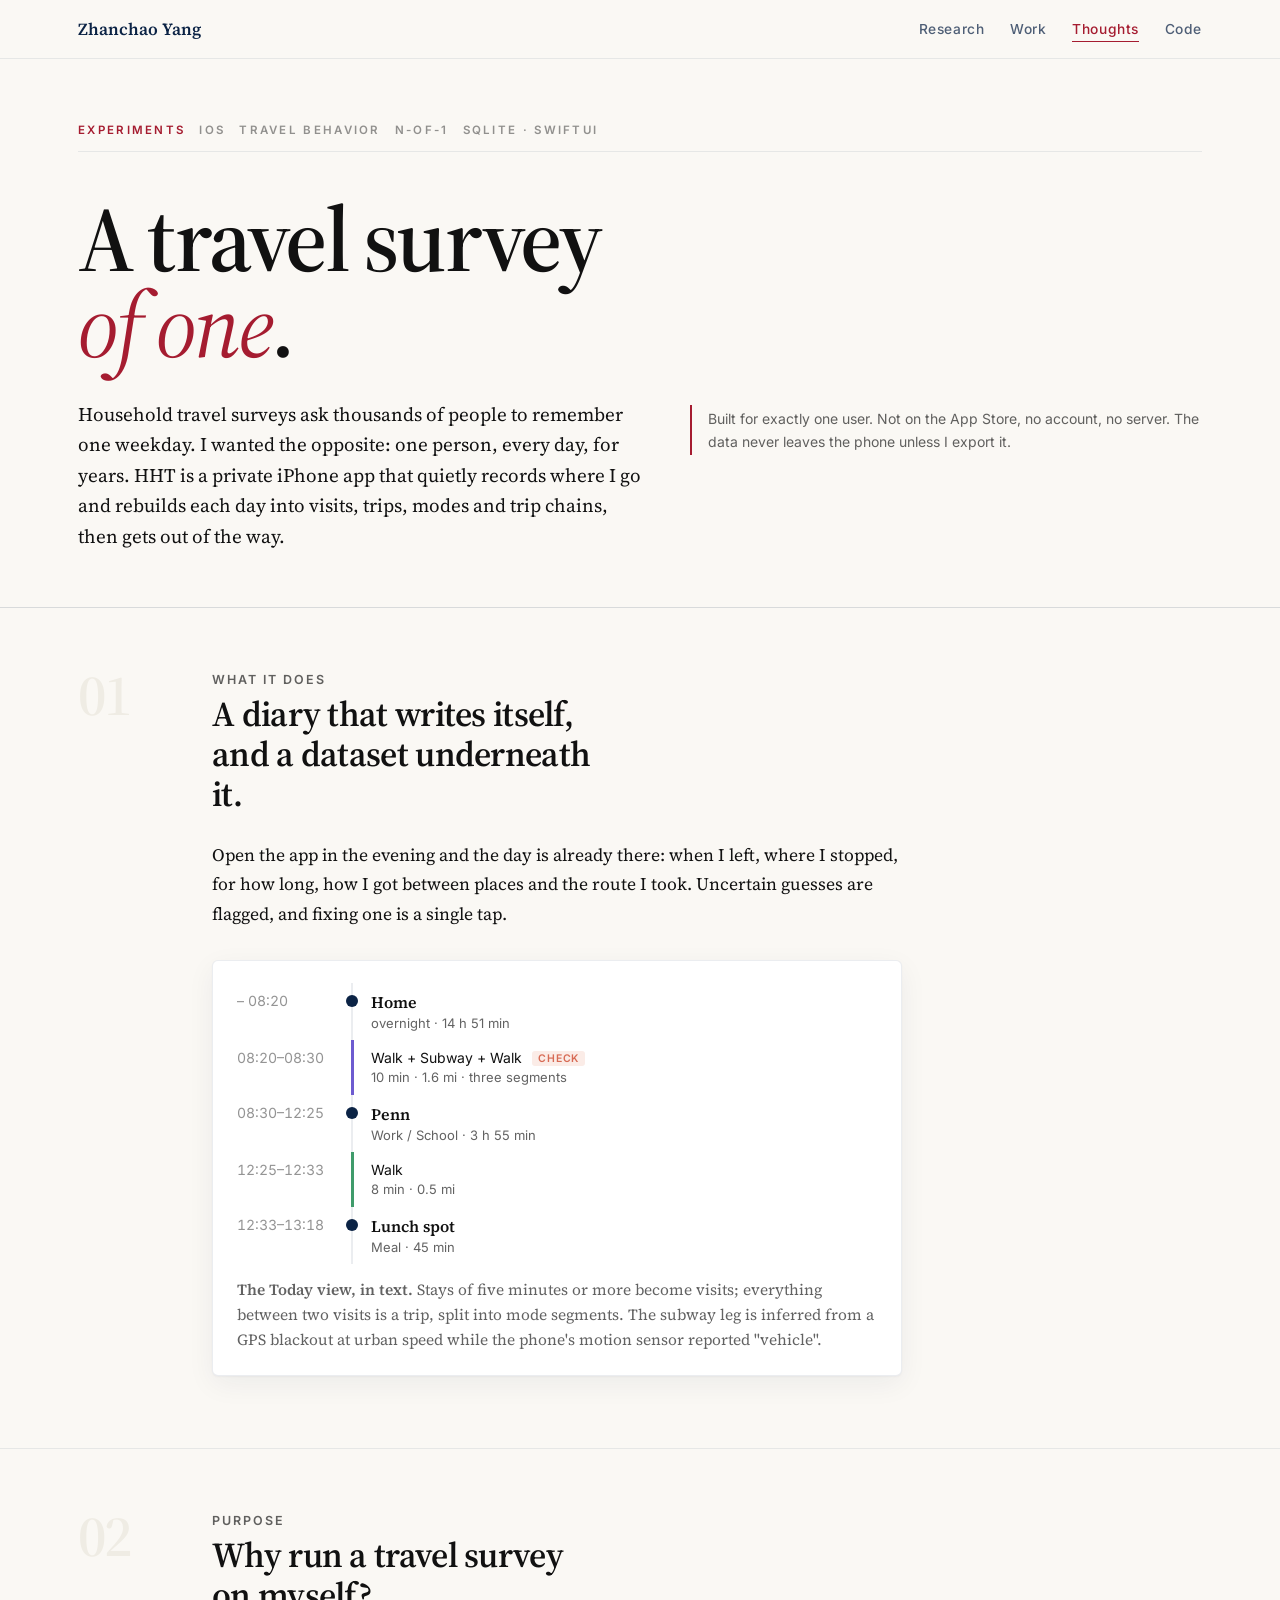
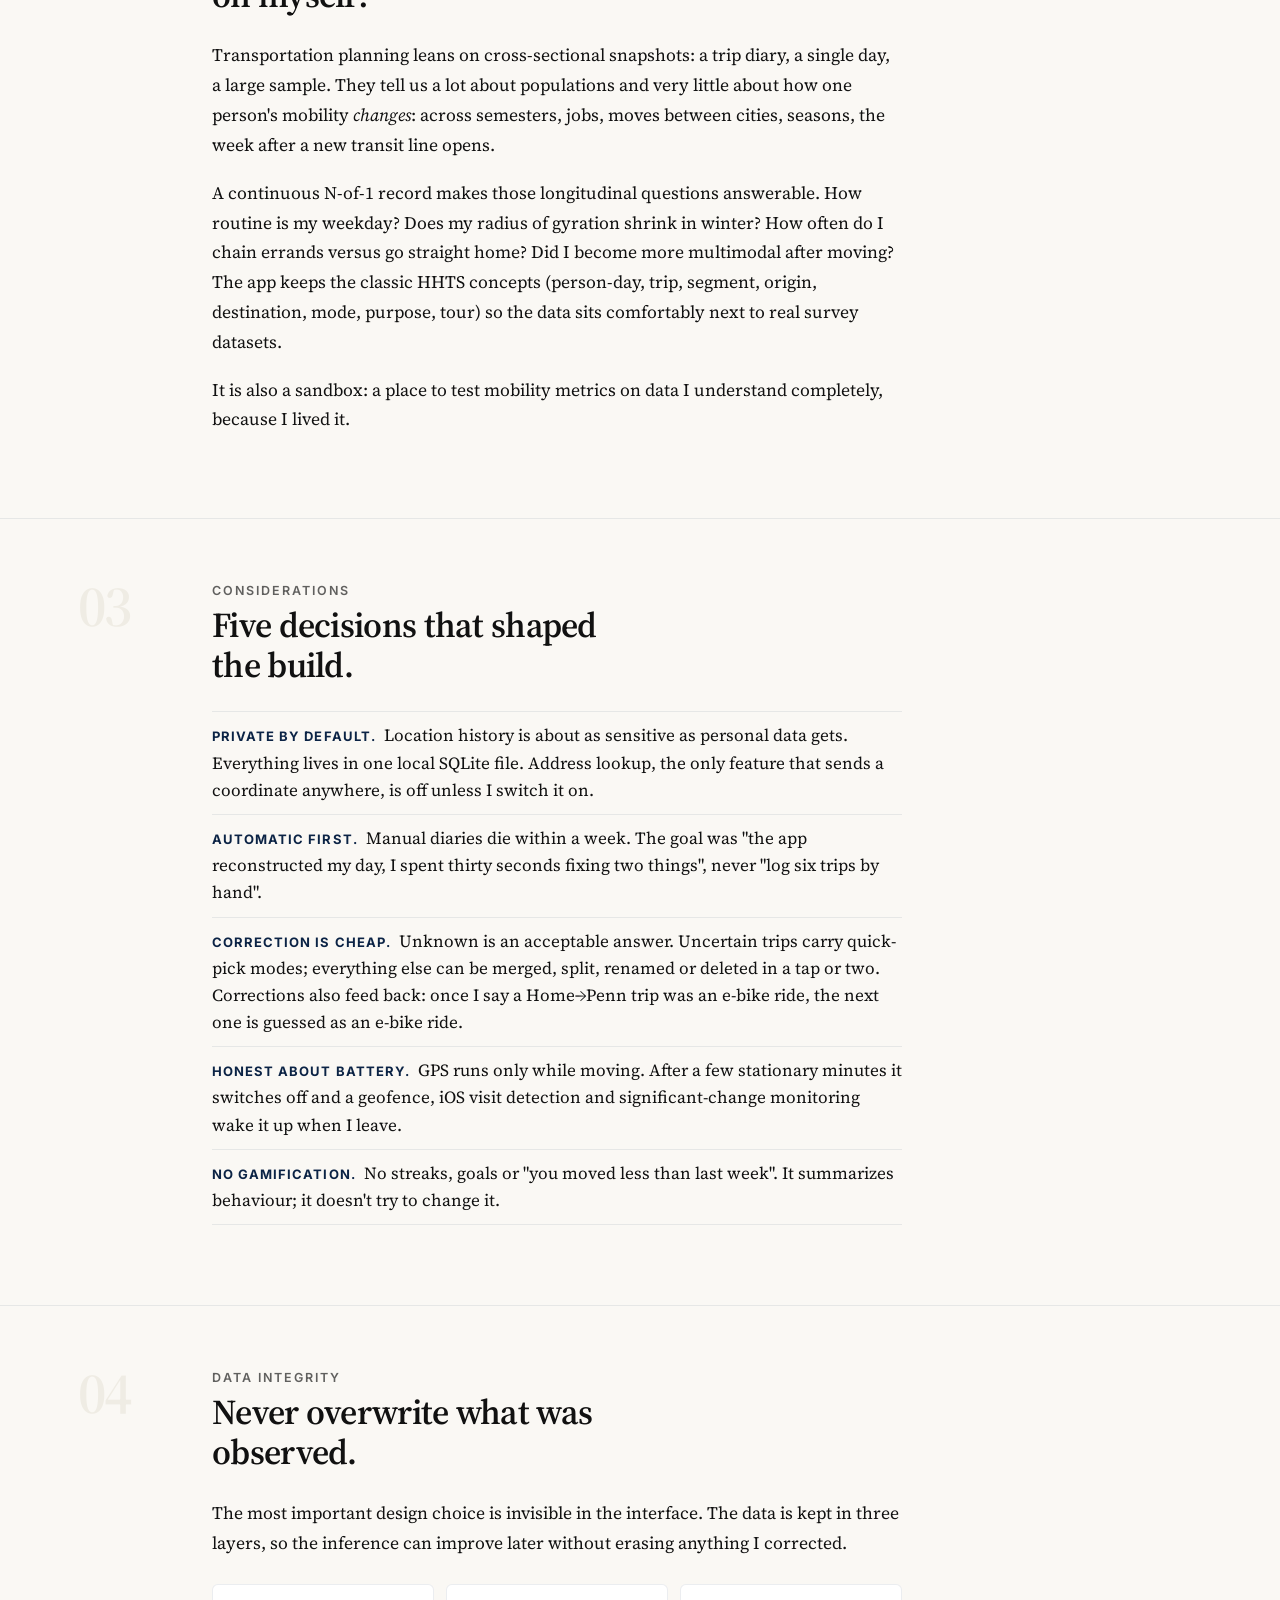
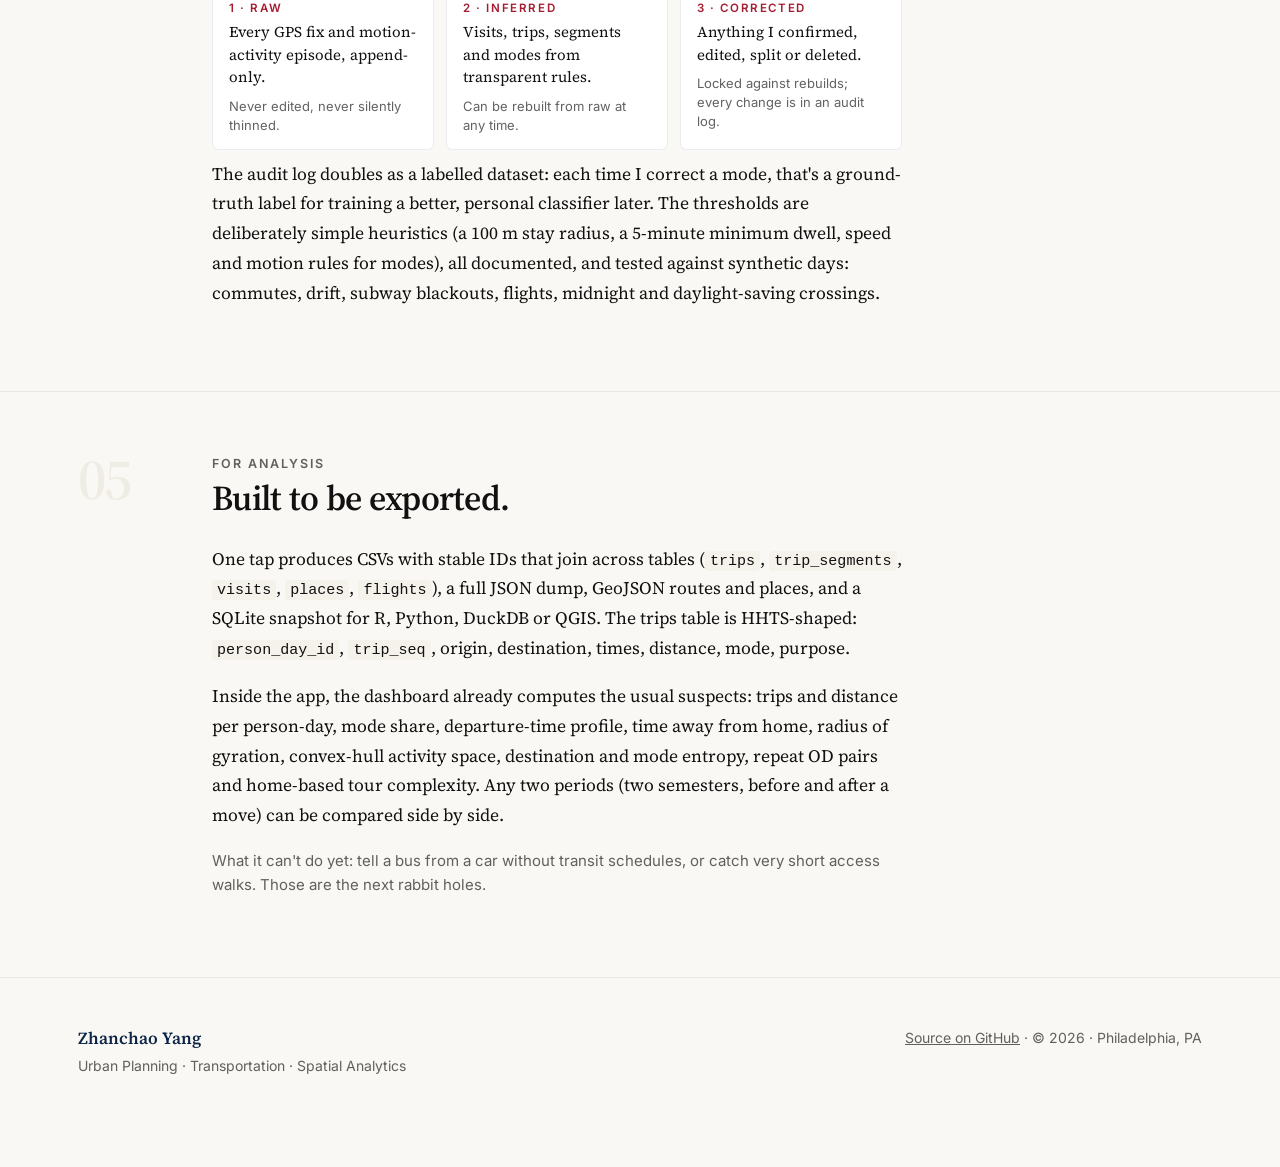
==== docs/index.html @ 16c988f9 "index" ====
<!DOCTYPE html>
<html lang="en">
<head>
<meta charset="utf-8">
<meta name="viewport" content="width=device-width, initial-scale=1">
<title>A Travel Survey of One | Zhanchao Yang</title>
<meta name="description" content="HHT: a private iOS app that runs a continuous household travel survey on one person, and why it is built the way it is.">
<link rel="preconnect" href="https://fonts.googleapis.com">
<link rel="preconnect" href="https://fonts.gstatic.com" crossorigin>
<link href="https://fonts.googleapis.com/css2?family=Source+Serif+4:ital,opsz,wght@0,8..60,400;0,8..60,600;1,8..60,400;1,8..60,600&family=Inter:wght@400;500;600&display=swap" rel="stylesheet">
<style>
  :root {
    --bg: #faf8f4; --surface: #fff; --surface-warm: #f5f2ec;
    --ink: #111; --ink-navy: #0b2345; --ink-soft: rgba(17,17,17,.66); --ink-faint: rgba(17,17,17,.45);
    --red: #a51c30; --blue: #456a96; --sand: #e9dcc7; --sage: #c8d5c5; --terracotta: #d76a54;
    --line: rgba(11,35,69,.14); --line-soft: rgba(11,35,69,.08); --num: #efece4;
    --serif: 'Source Serif 4', Georgia, 'Times New Roman', serif;
    --sans: 'Inter', system-ui, -apple-system, sans-serif;
  }
  * { box-sizing: border-box; }
  html { -webkit-text-size-adjust: 100%; }
  body { margin: 0; background: var(--bg); color: var(--ink); font: 16px/1.65 var(--sans); }
  a { color: inherit; }
  .container { max-width: 1180px; margin: 0 auto; padding: 0 28px; }

  /* nav */
  header.site { border-bottom: 1px solid var(--line-soft); }
  header.site .container { display: flex; align-items: center; justify-content: space-between; height: 58px; gap: 16px; }
  .brand { font: 600 17px var(--serif); color: var(--ink-navy); text-decoration: none; white-space: nowrap; }
  nav.links { display: flex; gap: 26px; overflow-x: auto; }
  nav.links a { font: 500 13.76px var(--sans); letter-spacing: .04em; color: rgba(11,35,69,.72); text-decoration: none; white-space: nowrap; padding: 4px 0; }
  nav.links a.active { color: var(--red); border-bottom: 1.5px solid var(--red); }

  /* hero */
  .hero { padding: 64px 0 56px; border-bottom: 1px solid var(--line); }
  .tags { display: flex; flex-wrap: wrap; gap: 6px 14px; font: 600 11.5px var(--sans); letter-spacing: .2em; text-transform: uppercase; color: var(--ink-faint); padding-bottom: 14px; border-bottom: 1px solid var(--line-soft); margin: 0 0 44px; }
  .tags span:first-child { color: var(--red); }
  h1 { font: 600 clamp(52px, 9vw, 92px)/.94 var(--serif); letter-spacing: -.03em; margin: 0 0 30px; max-width: 12ch; }
  h1 em { color: var(--red); font-weight: 400; }
  .lede-row { display: grid; grid-template-columns: minmax(0, 1.1fr) minmax(0, 1fr); gap: 48px; align-items: start; }
  .lede { font: 400 19px/1.6 var(--serif); color: var(--ink); margin: 0; max-width: 34em; }
  .aside { border-left: 2px solid var(--red); padding: 2px 0 2px 16px; font-size: 14px; color: var(--ink-soft); margin: 6px 0 0; }

  /* sections */
  section.item { padding: 64px 0; border-bottom: 1px solid var(--line-soft); }
  .item-head { display: grid; grid-template-columns: 110px minmax(0, 1fr); gap: 8px 24px; align-items: start; margin-bottom: 26px; }
  .n { font: 600 58px/.8 var(--serif); color: var(--num); letter-spacing: -.04em; }
  .kicker { font: 600 12.5px var(--sans); letter-spacing: .16em; text-transform: uppercase; color: var(--ink-soft); margin: 0 0 8px; }
  h2 { font: 600 clamp(26px, 3.4vw, 35px)/1.14 var(--serif); letter-spacing: -.02em; margin: 0; max-width: 22ch; }
  .body { margin-left: 134px; max-width: 690px; }
  .body p { font: 400 17.5px/1.7 var(--serif); margin: 0 0 1.05em; }
  .body p.note { font: 400 15px/1.6 var(--sans); color: var(--ink-soft); }
  .body strong { font-weight: 600; }
  code { font: 500 .86em ui-monospace, SFMono-Regular, Menlo, monospace; background: var(--surface-warm); padding: 1px 5px; border-radius: 4px; }

  /* the diary figure */
  figure.plate { margin: 30px 0 8px; background: var(--surface); border: 1px solid var(--line-soft); border-radius: 6px; padding: 22px 24px; box-shadow: 0 1px 2px rgba(11,35,69,.04), 0 8px 28px rgba(11,35,69,.06); }
  .diary { font: 14px/1.5 var(--sans); display: grid; grid-template-columns: 96px 18px minmax(0, 1fr); column-gap: 10px; }
  .diary .t { color: var(--ink-faint); font-variant-numeric: tabular-nums; padding: 7px 0; }
  .diary .rail { position: relative; }
  .diary .rail::before { content: ""; position: absolute; left: 8px; top: 0; bottom: 0; width: 2px; background: var(--line-soft); }
  .diary .rail i { position: absolute; left: 3px; top: 12px; width: 12px; height: 12px; border-radius: 50%; background: var(--ink-navy); }
  .diary .rail.move i { background: none; }
  .diary .rail.move::before { background: var(--c, var(--blue)); width: 3px; left: 7.5px; }
  .diary .what { padding: 7px 0; }
  .diary .place { font-weight: 600; font-family: var(--serif); font-size: 16px; }
  .diary .meta { color: var(--ink-soft); font-size: 13px; }
  .chip { display: inline-block; font: 600 10.5px var(--sans); letter-spacing: .08em; text-transform: uppercase; color: var(--terracotta); background: #fbece7; border-radius: 3px; padding: 1px 6px; margin-left: 6px; vertical-align: 1px; }
  figcaption { font: 400 15.5px/1.6 var(--serif); color: var(--ink-soft); margin-top: 14px; }

  /* layers */
  .layers { display: grid; grid-template-columns: repeat(3, minmax(0, 1fr)); gap: 12px; margin: 26px 0 10px; }
  .layer { background: var(--surface); border: 1px solid var(--line-soft); border-radius: 6px; padding: 16px 16px 14px; }
  .layer b { display: block; font: 600 11.5px var(--sans); letter-spacing: .14em; text-transform: uppercase; color: var(--red); margin-bottom: 6px; }
  .layer p { font: 400 15px/1.5 var(--serif) !important; margin: 0 !important; }
  .layer small { display: block; margin-top: 8px; font: 13px/1.45 var(--sans); color: var(--ink-soft); }

  ul.plain { list-style: none; padding: 0; margin: 0 0 1em; }
  ul.plain li { font: 400 17px/1.6 var(--serif); padding: 10px 0; border-top: 1px solid var(--line-soft); }
  ul.plain li:last-child { border-bottom: 1px solid var(--line-soft); }
  ul.plain li b { font-family: var(--sans); font-size: 13px; letter-spacing: .08em; text-transform: uppercase; color: var(--ink-navy); margin-right: 8px; }

  footer.site { padding: 48px 0 60px; color: var(--ink-soft); font-size: 14px; }
  footer.site .container { display: flex; flex-wrap: wrap; justify-content: space-between; gap: 12px; }
  footer.site .brand { display: block; margin-bottom: 4px; }

  @media (max-width: 760px) {
    .container { padding: 0 16px; }
    nav.links { gap: 16px; }
    .hero { padding: 40px 0 40px; }
    .lede-row { grid-template-columns: 1fr; gap: 20px; }
    .item-head { grid-template-columns: 1fr; }
    .n { font-size: 44px; }
    .body { margin-left: 0; }
    .layers { grid-template-columns: 1fr; }
    .diary { grid-template-columns: 74px 18px minmax(0, 1fr); column-gap: 6px; }
    figure.plate { padding: 16px 14px; }
  }
</style>
</head>
<body>

<header class="site">
  <div class="container">
    <a class="brand" href="https://zhanchaoyang.com/">Zhanchao Yang</a>
    <nav class="links">
      <a href="https://zhanchaoyang.com/#research">Research</a>
      <a href="https://zhanchaoyang.com/#work">Work</a>
      <a class="active" href="https://zhanchaoyang.com/pages/blog.html">Thoughts</a>
      <a href="https://github.com/zyang91/HHT-app">Code</a>
    </nav>
  </div>
</header>

<main>
  <div class="hero">
    <div class="container">
      <p class="tags"><span>Experiments</span><span>iOS</span><span>Travel behavior</span><span>N-of-1</span><span>SQLite · SwiftUI</span></p>
      <h1>A travel survey <em>of one</em>.</h1>
      <div class="lede-row">
        <p class="lede">Household travel surveys ask thousands of people to remember one weekday. I wanted the opposite: one person, every day, for years. HHT is a private iPhone app that quietly records where I go and rebuilds each day into visits, trips, modes and trip chains, then gets out of the way.</p>
        <p class="aside">Built for exactly one user. Not on the App Store, no account, no server. The data never leaves the phone unless I export it.</p>
      </div>
    </div>
  </div>

  <section class="item">
    <div class="container">
      <div class="item-head">
        <span class="n">01</span>
        <div><p class="kicker">What it does</p><h2>A diary that writes itself, and a dataset underneath it.</h2></div>
      </div>
      <div class="body">
        <p>Open the app in the evening and the day is already there: when I left, where I stopped, for how long, how I got between places and the route I took. Uncertain guesses are flagged, and fixing one is a single tap.</p>
        <figure class="plate">
          <div class="diary">
            <div class="t">– 08:20</div><div class="rail"><i></i></div><div class="what"><span class="place">Home</span><div class="meta">overnight · 14 h 51 min</div></div>
            <div class="t">08:20–08:30</div><div class="rail move" style="--c:#6d5bd0"></div><div class="what">Walk + Subway + Walk <span class="chip">check</span><div class="meta">10 min · 1.6 mi · three segments</div></div>
            <div class="t">08:30–12:25</div><div class="rail"><i></i></div><div class="what"><span class="place">Penn</span><div class="meta">Work / School · 3 h 55 min</div></div>
            <div class="t">12:25–12:33</div><div class="rail move" style="--c:#3f9b6b"></div><div class="what">Walk<div class="meta">8 min · 0.5 mi</div></div>
            <div class="t">12:33–13:18</div><div class="rail"><i></i></div><div class="what"><span class="place">Lunch spot</span><div class="meta">Meal · 45 min</div></div>
          </div>
          <figcaption><strong>The Today view, in text.</strong> Stays of five minutes or more become visits; everything between two visits is a trip, split into mode segments. The subway leg is inferred from a GPS blackout at urban speed while the phone's motion sensor reported "vehicle".</figcaption>
        </figure>
      </div>
    </div>
  </section>

  <section class="item">
    <div class="container">
      <div class="item-head">
        <span class="n">02</span>
        <div><p class="kicker">Purpose</p><h2>Why run a travel survey on myself?</h2></div>
      </div>
      <div class="body">
        <p>Transportation planning leans on cross-sectional snapshots: a trip diary, a single day, a large sample. They tell us a lot about populations and very little about how one person's mobility <em>changes</em>: across semesters, jobs, moves between cities, seasons, the week after a new transit line opens.</p>
        <p>A continuous N-of-1 record makes those longitudinal questions answerable. How routine is my weekday? Does my radius of gyration shrink in winter? How often do I chain errands versus go straight home? Did I become more multimodal after moving? The app keeps the classic HHTS concepts (person-day, trip, segment, origin, destination, mode, purpose, tour) so the data sits comfortably next to real survey datasets.</p>
        <p>It is also a sandbox: a place to test mobility metrics on data I understand completely, because I lived it.</p>
      </div>
    </div>
  </section>

  <section class="item">
    <div class="container">
      <div class="item-head">
        <span class="n">03</span>
        <div><p class="kicker">Considerations</p><h2>Five decisions that shaped the build.</h2></div>
      </div>
      <div class="body">
        <ul class="plain">
          <li><b>Private by default.</b>Location history is about as sensitive as personal data gets. Everything lives in one local SQLite file. Address lookup, the only feature that sends a coordinate anywhere, is off unless I switch it on.</li>
          <li><b>Automatic first.</b>Manual diaries die within a week. The goal was "the app reconstructed my day, I spent thirty seconds fixing two things", never "log six trips by hand".</li>
          <li><b>Correction is cheap.</b>Unknown is an acceptable answer. Uncertain trips carry quick-pick modes; everything else can be merged, split, renamed or deleted in a tap or two. Corrections also feed back: once I say a Home→Penn trip was an e-bike ride, the next one is guessed as an e-bike ride.</li>
          <li><b>Honest about battery.</b>GPS runs only while moving. After a few stationary minutes it switches off and a geofence, iOS visit detection and significant-change monitoring wake it up when I leave.</li>
          <li><b>No gamification.</b>No streaks, goals or "you moved less than last week". It summarizes behaviour; it doesn't try to change it.</li>
        </ul>
      </div>
    </div>
  </section>

  <section class="item">
    <div class="container">
      <div class="item-head">
        <span class="n">04</span>
        <div><p class="kicker">Data integrity</p><h2>Never overwrite what was observed.</h2></div>
      </div>
      <div class="body">
        <p>The most important design choice is invisible in the interface. The data is kept in three layers, so the inference can improve later without erasing anything I corrected.</p>
        <div class="layers">
          <div class="layer"><b>1 · Raw</b><p>Every GPS fix and motion-activity episode, append-only.</p><small>Never edited, never silently thinned.</small></div>
          <div class="layer"><b>2 · Inferred</b><p>Visits, trips, segments and modes from transparent rules.</p><small>Can be rebuilt from raw at any time.</small></div>
          <div class="layer"><b>3 · Corrected</b><p>Anything I confirmed, edited, split or deleted.</p><small>Locked against rebuilds; every change is in an audit log.</small></div>
        </div>
        <p>The audit log doubles as a labelled dataset: each time I correct a mode, that's a ground-truth label for training a better, personal classifier later. The thresholds are deliberately simple heuristics (a 100 m stay radius, a 5-minute minimum dwell, speed and motion rules for modes), all documented, and tested against synthetic days: commutes, drift, subway blackouts, flights, midnight and daylight-saving crossings.</p>
      </div>
    </div>
  </section>

  <section class="item">
    <div class="container">
      <div class="item-head">
        <span class="n">05</span>
        <div><p class="kicker">For analysis</p><h2>Built to be exported.</h2></div>
      </div>
      <div class="body">
        <p>One tap produces CSVs with stable IDs that join across tables (<code>trips</code>, <code>trip_segments</code>, <code>visits</code>, <code>places</code>, <code>flights</code>), a full JSON dump, GeoJSON routes and places, and a SQLite snapshot for R, Python, DuckDB or QGIS. The trips table is HHTS-shaped: <code>person_day_id</code>, <code>trip_seq</code>, origin, destination, times, distance, mode, purpose.</p>
        <p>Inside the app, the dashboard already computes the usual suspects: trips and distance per person-day, mode share, departure-time profile, time away from home, radius of gyration, convex-hull activity space, destination and mode entropy, repeat OD pairs and home-based tour complexity. Any two periods (two semesters, before and after a move) can be compared side by side.</p>
        <p class="note">What it can't do yet: tell a bus from a car without transit schedules, or catch very short access walks. Those are the next rabbit holes.</p>
      </div>
    </div>
  </section>
</main>

<footer class="site">
  <div class="container">
    <div><a class="brand" href="https://zhanchaoyang.com/">Zhanchao Yang</a>Urban Planning · Transportation · Spatial Analytics</div>
    <div><a href="https://github.com/zyang91/HHT-app">Source on GitHub</a> · © 2026 · Philadelphia, PA</div>
  </div>
</footer>

</body>
</html>
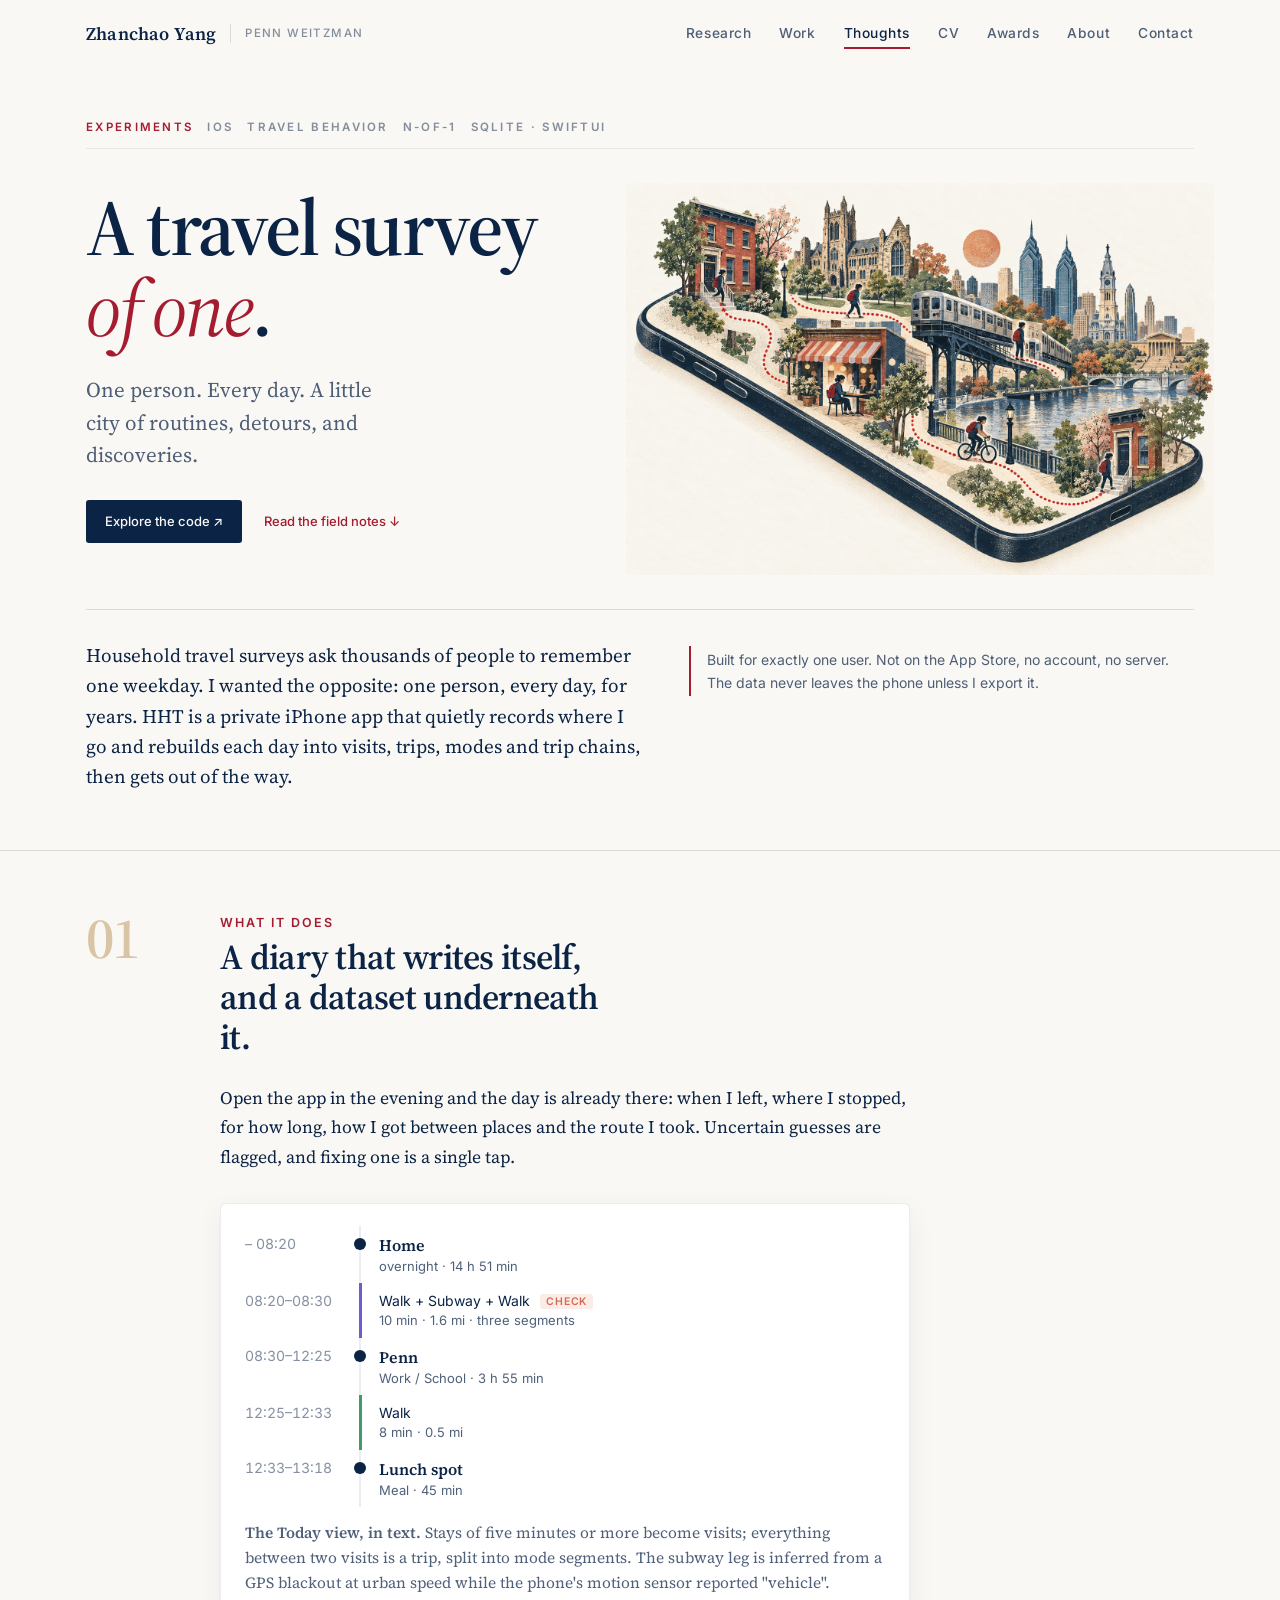
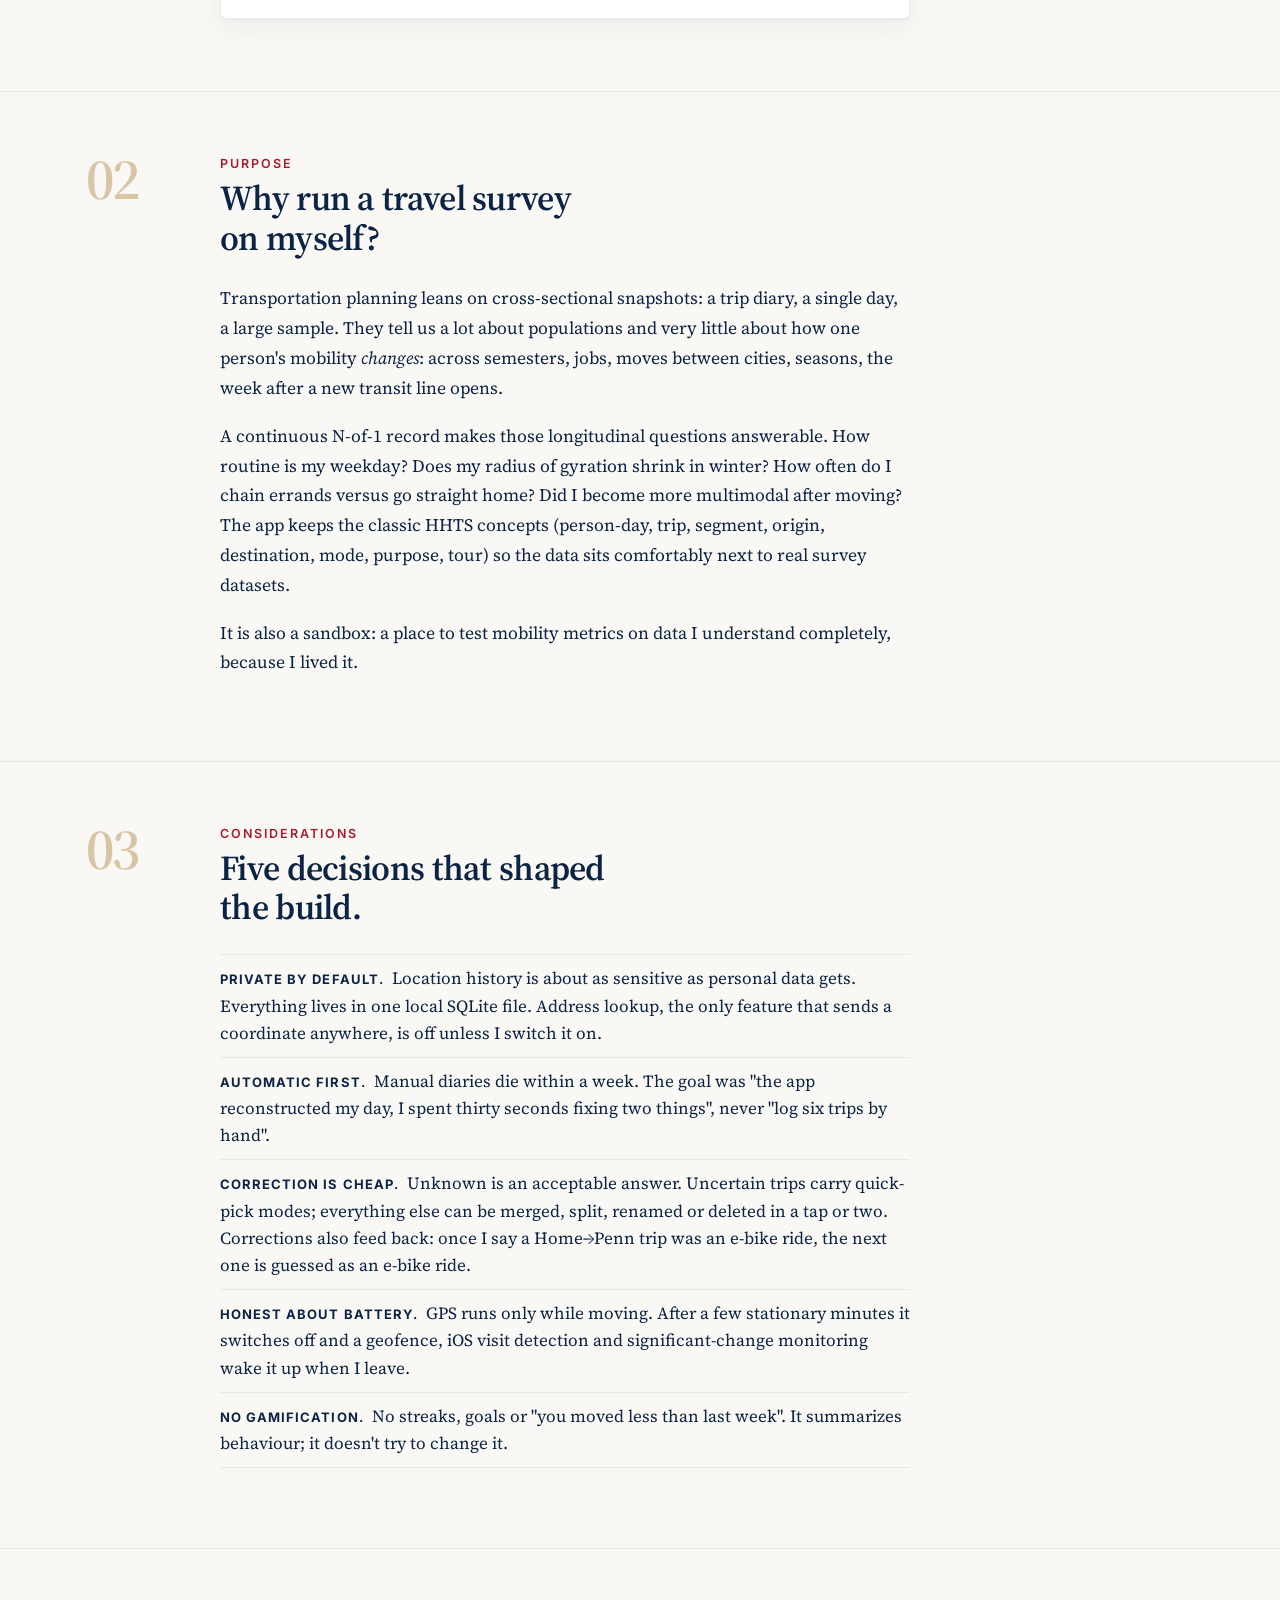
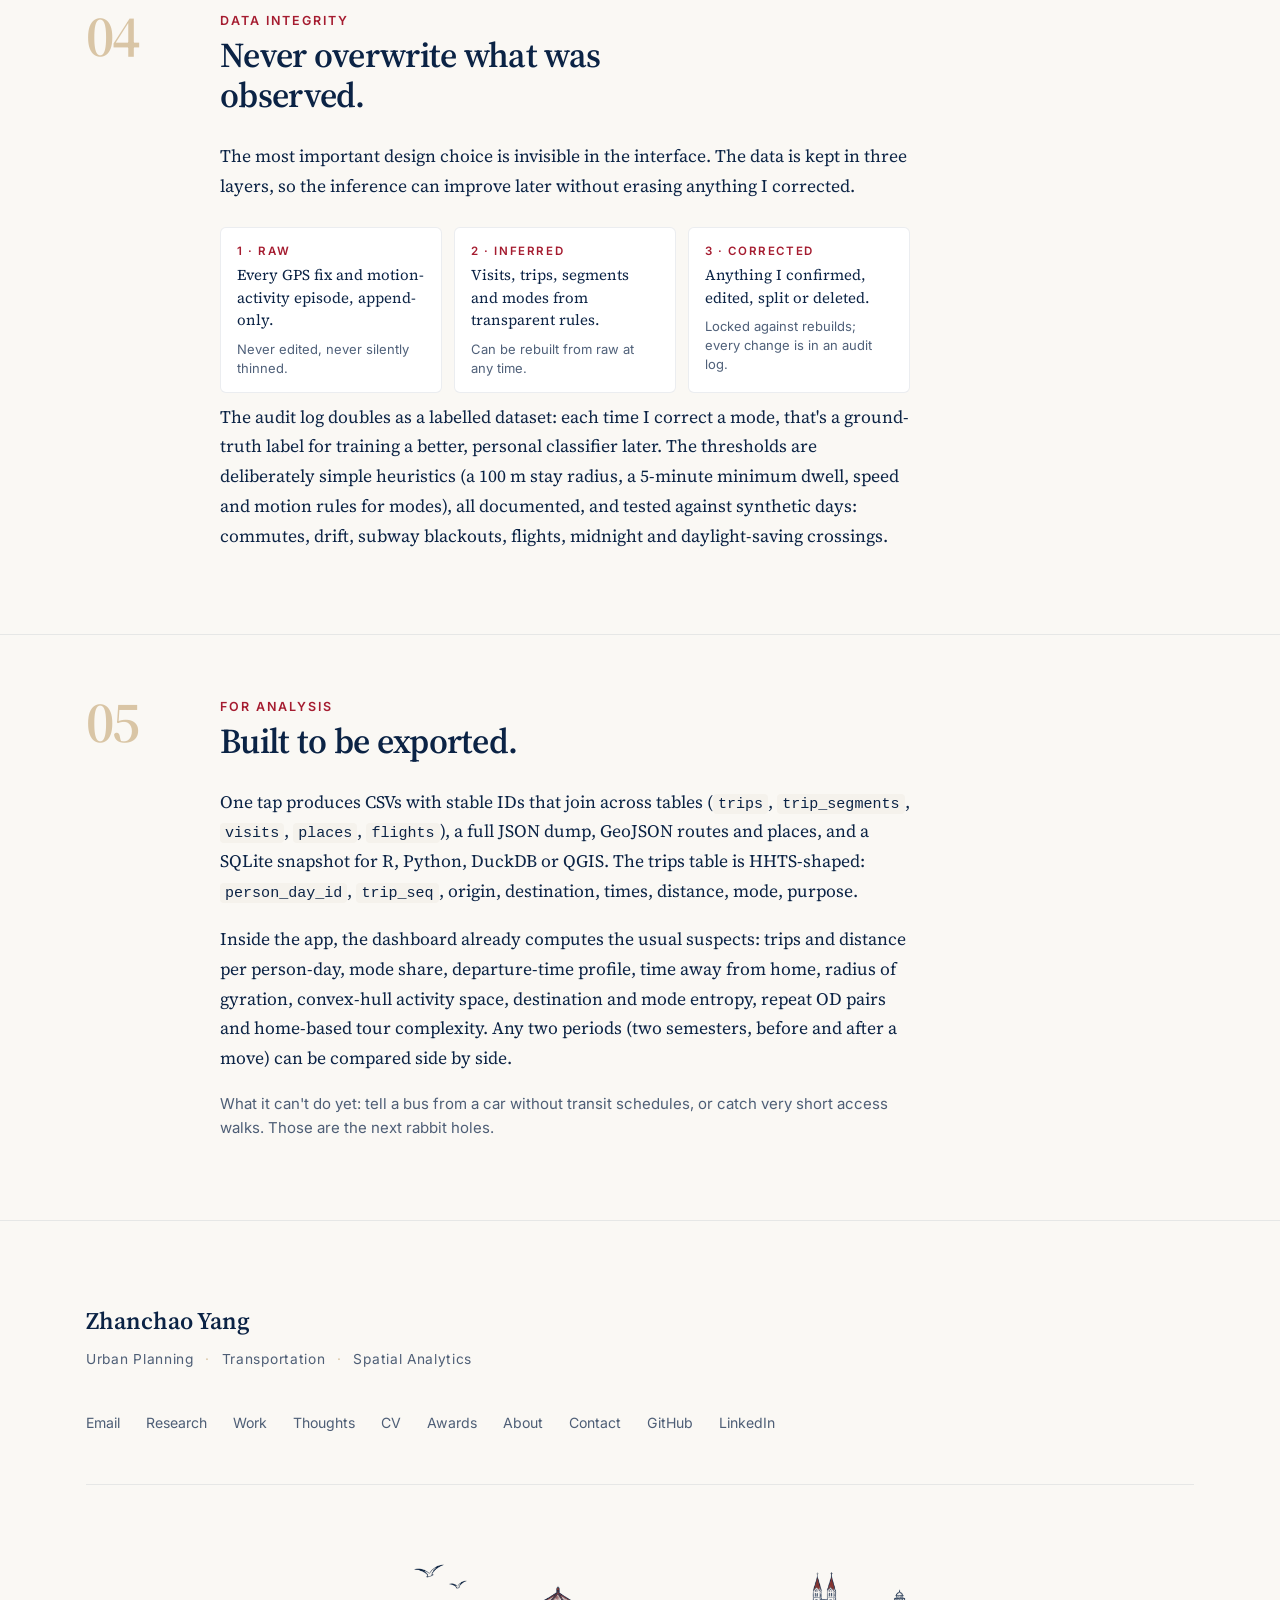
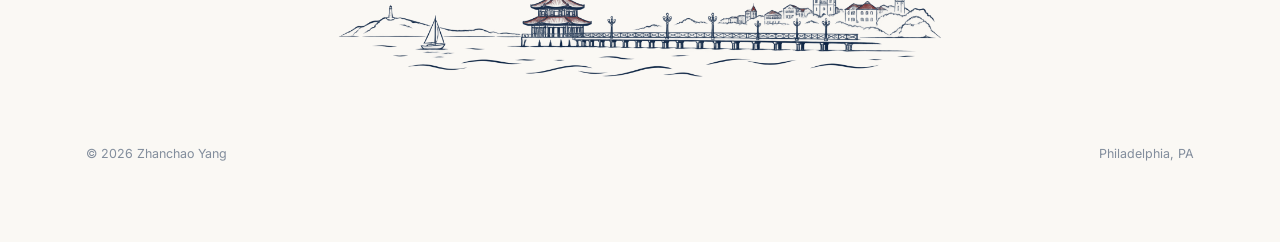
==== commit 8844892d: "Align docs with personal website and add illustrated hero" ====
--- a/docs/index.html
+++ b/docs/index.html
@@ -8,11 +8,12 @@
 <link rel="preconnect" href="https://fonts.googleapis.com">
 <link rel="preconnect" href="https://fonts.gstatic.com" crossorigin>
 <link href="https://fonts.googleapis.com/css2?family=Source+Serif+4:ital,opsz,wght@0,8..60,400;0,8..60,600;1,8..60,400;1,8..60,600&family=Inter:wght@400;500;600&display=swap" rel="stylesheet">
+<link rel="stylesheet" href="site-chrome.css">
 <style>
   :root {
     --bg: #faf8f4; --surface: #fff; --surface-warm: #f5f2ec;
-    --ink: #111; --ink-navy: #0b2345; --ink-soft: rgba(17,17,17,.66); --ink-faint: rgba(17,17,17,.45);
-    --red: #a51c30; --blue: #456a96; --sand: #e9dcc7; --sage: #c8d5c5; --terracotta: #d76a54;
+    --ink: #0b2345; --ink-navy: #0b2345; --ink-soft: rgba(11,35,69,.72); --ink-faint: rgba(11,35,69,.5);
+    --red: #a51c30; --blue: #456a96; --sand: #e9dcc7; --sand-deep: #d9c5a5; --sage: #c8d5c5; --terracotta: #d76a54;
     --line: rgba(11,35,69,.14); --line-soft: rgba(11,35,69,.08); --num: #efece4;
     --serif: 'Source Serif 4', Georgia, 'Times New Roman', serif;
     --sans: 'Inter', system-ui, -apple-system, sans-serif;
@@ -22,14 +23,6 @@
   body { margin: 0; background: var(--bg); color: var(--ink); font: 16px/1.65 var(--sans); }
   a { color: inherit; }
   .container { max-width: 1180px; margin: 0 auto; padding: 0 28px; }
-
-  /* nav */
-  header.site { border-bottom: 1px solid var(--line-soft); }
-  header.site .container { display: flex; align-items: center; justify-content: space-between; height: 58px; gap: 16px; }
-  .brand { font: 600 17px var(--serif); color: var(--ink-navy); text-decoration: none; white-space: nowrap; }
-  nav.links { display: flex; gap: 26px; overflow-x: auto; }
-  nav.links a { font: 500 13.76px var(--sans); letter-spacing: .04em; color: rgba(11,35,69,.72); text-decoration: none; white-space: nowrap; padding: 4px 0; }
-  nav.links a.active { color: var(--red); border-bottom: 1.5px solid var(--red); }
 
   /* hero */
   .hero { padding: 64px 0 56px; border-bottom: 1px solid var(--line); }
@@ -80,13 +73,8 @@
   ul.plain li:last-child { border-bottom: 1px solid var(--line-soft); }
   ul.plain li b { font-family: var(--sans); font-size: 13px; letter-spacing: .08em; text-transform: uppercase; color: var(--ink-navy); margin-right: 8px; }
 
-  footer.site { padding: 48px 0 60px; color: var(--ink-soft); font-size: 14px; }
-  footer.site .container { display: flex; flex-wrap: wrap; justify-content: space-between; gap: 12px; }
-  footer.site .brand { display: block; margin-bottom: 4px; }
-
   @media (max-width: 760px) {
     .container { padding: 0 16px; }
-    nav.links { gap: 16px; }
     .hero { padding: 40px 0 40px; }
     .lede-row { grid-template-columns: 1fr; gap: 20px; }
     .item-head { grid-template-columns: 1fr; }
@@ -96,27 +84,91 @@
     .diary { grid-template-columns: 74px 18px minmax(0, 1fr); column-gap: 6px; }
     figure.plate { padding: 16px 14px; }
   }
+
+  .container { padding: 0 36px; }
+  body { -webkit-font-smoothing: antialiased; }
+  .hero { padding: 120px 0 58px; }
+  .tags { margin-bottom: 34px; }
+  .hero-grid { display: grid; grid-template-columns: 1fr 1.1fr; align-items: center; gap: 24px; }
+  h1 { font-size: clamp(54px, 6.2vw, 82px); line-height: 1.03; margin-bottom: 24px; }
+  .hero-dek { max-width: 30ch; font: 400 21px/1.55 var(--serif); color: var(--ink-soft); }
+  .hero-figure { margin: 0 -20px 0 0; }
+  .hero-figure img { display: block; width: 100%; height: auto; }
+  .hero-actions { display: flex; flex-wrap: wrap; gap: 22px; margin: 28px 0; align-items: center; }
+  .hero-actions a { font: 500 13px/1.5 var(--sans); text-decoration: none; }
+  .source-link { padding: 12px 19px; background: var(--ink); color: var(--bg); border-radius: 3px; }
+  .source-link:hover { background: var(--red); }
+  .read-link { color: var(--red); }
+  .lede-row { margin-top: 34px; padding-top: 30px; border-top: 1px solid var(--line); }
+  .kicker { color: var(--red); }
+  .n { color: var(--sand-deep); }
+  .footer-name, .footer-identity { margin-top: 0; }
+  .footer-identity { margin-bottom: 0; }
+  section.item { scroll-margin-top: 90px; }
+  a:focus-visible, button:focus-visible { outline: 2px solid var(--red); outline-offset: 5px; }
+  @media (max-width: 1000px) { .nav-affil { display: none; } .nav-links { gap: 20px; } }
+  @media (max-width: 760px) {
+    .container { padding: 0 24px; }
+    .hero { padding: 102px 0 40px; }
+    .hero-grid { grid-template-columns: 1fr; gap: 8px; }
+    .hero-figure { margin: 0; }
+    .hero-dek { max-width: 34ch; }
+    .tags { font-size: 10px; letter-spacing: .12em; margin-bottom: 26px; }
+    .lede-row { margin-top: 24px; }
+    .footer-links { gap: 16px 24px; }
+    .site-footer { padding: 56px 0 32px; }
+  }
+  @media (max-width: 720px) {
+    .site-nav .nav-inner { padding: 14px 24px; }
+    .nav-toggle { display: flex; }
+    .nav-links { position: absolute; top: 100%; left: 0; right: 0; background: var(--bg); border-bottom: 1px solid var(--line); flex-direction: column; align-items: stretch; gap: 0; padding: 8px 24px 18px; display: none; }
+    .nav-links.open { display: flex; }
+    .nav-links a { padding: 10px 0; font-size: 1rem; }
+  }
+  @media (prefers-reduced-motion: reduce) { *, *::before, *::after { transition: none !important; } }
 </style>
 </head>
 <body>
 
-<header class="site">
-  <div class="container">
-    <a class="brand" href="https://zhanchaoyang.com/">Zhanchao Yang</a>
-    <nav class="links">
-      <a href="https://zhanchaoyang.com/#research">Research</a>
-      <a href="https://zhanchaoyang.com/#work">Work</a>
-      <a class="active" href="https://zhanchaoyang.com/pages/blog.html">Thoughts</a>
-      <a href="https://github.com/zyang91/HHT-app">Code</a>
-    </nav>
-  </div>
-</header>
+<header class="site-nav" id="site-nav">
+			<div class="nav-inner">
+				<div class="nav-brand">
+					<a class="nav-name" href="https://www.zhanchaoyang.com/">Zhanchao Yang</a>
+					<span class="nav-affil">Penn Weitzman</span>
+				</div>
+				<button
+					class="nav-toggle"
+					id="nav-toggle"
+					aria-label="Open menu"
+					aria-expanded="false"
+					aria-controls="nav-links"
+				>
+					<span></span><span></span><span></span>
+				</button>
+				<nav aria-label="Main navigation" class="nav-links" id="nav-links">
+					<a href="https://www.zhanchaoyang.com/pages/research.html">Research</a>
+					<a href="https://www.zhanchaoyang.com/pages/professional-work.html">Work</a>
+					<a class="active" href="https://www.zhanchaoyang.com/pages/blog.html">Thoughts</a>
+					<a href="https://www.zhanchaoyang.com/pages/cv.html">CV</a>
+					<a href="https://www.zhanchaoyang.com/pages/awards.html">Awards</a>
+					<a href="https://www.zhanchaoyang.com/pages/about-me.html">About</a>
+					<a href="https://www.zhanchaoyang.com/pages/contact.html">Contact</a>
+				</nav>
+			</div>
+		</header>
 
 <main>
   <div class="hero">
     <div class="container">
       <p class="tags"><span>Experiments</span><span>iOS</span><span>Travel behavior</span><span>N-of-1</span><span>SQLite · SwiftUI</span></p>
-      <h1>A travel survey <em>of one</em>.</h1>
+      <div class="hero-grid">
+        <div>
+          <h1>A travel survey <em>of one</em>.</h1>
+          <p class="hero-dek">One person. Every day. A little city of routines, detours, and discoveries.</p>
+          <div class="hero-actions"><a class="source-link" href="https://github.com/zyang91/HHT-app">Explore the code ↗</a><a class="read-link" href="#the-diary">Read the field notes ↓</a></div>
+        </div>
+        <figure class="hero-figure"><img src="assets/hht-daily-journey.png" width="1536" height="1024" fetchpriority="high" alt="A miniature Philadelphia unfolds from a phone, with a looping route connecting home, campus, coffee, cycling and the subway."></figure>
+      </div>
       <div class="lede-row">
         <p class="lede">Household travel surveys ask thousands of people to remember one weekday. I wanted the opposite: one person, every day, for years. HHT is a private iPhone app that quietly records where I go and rebuilds each day into visits, trips, modes and trip chains, then gets out of the way.</p>
         <p class="aside">Built for exactly one user. Not on the App Store, no account, no server. The data never leaves the phone unless I export it.</p>
@@ -124,7 +176,7 @@
     </div>
   </div>
 
-  <section class="item">
+  <section class="item" id="the-diary">
     <div class="container">
       <div class="item-head">
         <span class="n">01</span>
@@ -211,12 +263,58 @@
   </section>
 </main>
 
-<footer class="site">
-  <div class="container">
-    <div><a class="brand" href="https://zhanchaoyang.com/">Zhanchao Yang</a>Urban Planning · Transportation · Spatial Analytics</div>
-    <div><a href="https://github.com/zyang91/HHT-app">Source on GitHub</a> · © 2026 · Philadelphia, PA</div>
-  </div>
-</footer>
-
+<footer class="site-footer">
+			<div class="container">
+				<div class="footer-grid">
+					<div>
+						<p class="footer-name">Zhanchao Yang</p>
+						<p class="footer-identity">
+							Urban Planning <span class="dot">·</span> Transportation
+							<span class="dot">·</span> Spatial Analytics
+						</p>
+					</div>
+					<nav aria-label="Footer navigation" class="footer-links">
+						<a href="mailto:zhanchao@upenn.edu">Email</a>
+						<a href="https://www.zhanchaoyang.com/pages/research.html">Research</a>
+						<a href="https://www.zhanchaoyang.com/pages/professional-work.html">Work</a>
+						<a href="https://www.zhanchaoyang.com/pages/blog.html">Thoughts</a>
+						<a href="https://www.zhanchaoyang.com/pages/cv.html">CV</a>
+						<a href="https://www.zhanchaoyang.com/pages/awards.html">Awards</a>
+						<a href="https://www.zhanchaoyang.com/pages/about-me.html">About</a>
+						<a href="https://www.zhanchaoyang.com/pages/contact.html">Contact</a>
+						<a href="https://github.com/zyang91" target="_blank" rel="noopener">GitHub</a>
+						<a href="https://www.linkedin.com/in/zhanchaoyang/" target="_blank" rel="noopener">LinkedIn</a>
+					</nav>
+				</div>
+				<div class="footer-hometown">
+					<img src="assets/qingdao-footer.png" width="2172" height="724"
+						alt="Qingdao, my hometown — a sketch of Zhanqiao Pier and the seafront."
+						loading="lazy" decoding="async" />
+				</div>
+				<div class="footer-note">
+					<span>© <span id="year">2026</span> Zhanchao Yang</span>
+					<span>Philadelphia, PA</span>
+				</div>
+			</div>
+		</footer>
+
+<script>
+  const toggle = document.getElementById('nav-toggle');
+  const links = document.getElementById('nav-links');
+  function closeMenu() { links.classList.remove('open'); toggle.setAttribute('aria-expanded', 'false'); toggle.setAttribute('aria-label', 'Open menu'); }
+  toggle.addEventListener('click', () => {
+    const open = links.classList.toggle('open');
+    toggle.setAttribute('aria-expanded', String(open));
+    toggle.setAttribute('aria-label', open ? 'Close menu' : 'Open menu');
+  });
+  links.addEventListener('click', event => { if (event.target.closest('a')) closeMenu(); });
+  document.addEventListener('keydown', event => { if (event.key === 'Escape' && links.classList.contains('open')) { closeMenu(); toggle.focus(); } });
+  const desktop = window.matchMedia('(min-width: 721px)');
+  desktop.addEventListener('change', closeMenu);
+  function syncNav() { document.getElementById('site-nav').classList.toggle('scrolled', window.scrollY > 12); }
+  window.addEventListener('scroll', syncNav, { passive: true });
+  syncNav();
+  document.getElementById('year').textContent = new Date().getFullYear();
+</script>
 </body>
 </html>
--- a/docs/site-chrome.css
+++ b/docs/site-chrome.css
@@ -0,0 +1,194 @@
+/* Navigation and footer mirrored from zyang91.github.io/css/home.css. */
+/* ── Navigation ───────────────────────────────────────────── */
+.site-nav {
+	position: fixed;
+	top: 0;
+	left: 0;
+	right: 0;
+	z-index: 50;
+	background: rgba(250, 248, 244, 0.82);
+	backdrop-filter: blur(12px);
+	-webkit-backdrop-filter: blur(12px);
+	border-bottom: 1px solid transparent;
+	transition: border-color 0.4s ease;
+}
+.site-nav.scrolled {
+	border-bottom-color: var(--line-soft);
+}
+.site-nav .nav-inner {
+	max-width: 1180px;
+	margin: 0 auto;
+	padding: 18px 36px;
+	display: flex;
+	align-items: center;
+	justify-content: space-between;
+	gap: 24px;
+}
+.nav-brand {
+	display: flex;
+	align-items: center;
+	gap: 14px;
+	min-width: 0;
+}
+.nav-name {
+	font-family: var(--serif);
+	font-size: 1.12rem;
+	font-weight: 600;
+	color: var(--ink);
+	text-decoration: none;
+	letter-spacing: 0.01em;
+	white-space: nowrap;
+}
+.nav-affil {
+	font-size: 0.72rem;
+	font-weight: 500;
+	letter-spacing: 0.12em;
+	text-transform: uppercase;
+	color: var(--ink-faint);
+	border-left: 1px solid var(--line);
+	padding-left: 14px;
+	white-space: nowrap;
+}
+.nav-links {
+	display: flex;
+	align-items: center;
+	gap: 28px;
+}
+.nav-links a {
+	font-size: 0.86rem;
+	font-weight: 500;
+	letter-spacing: 0.04em;
+	color: var(--ink-soft);
+	text-decoration: none;
+	position: relative;
+	padding: 4px 0;
+	transition: color 0.25s ease;
+}
+.nav-links a::after {
+	content: '';
+	position: absolute;
+	left: 0;
+	bottom: 0;
+	width: 100%;
+	height: 1.5px;
+	background: var(--red);
+	transform: scaleX(0);
+	transform-origin: left;
+	transition: transform 0.3s cubic-bezier(0.22, 0.61, 0.36, 1);
+}
+.nav-links a:hover,
+.nav-links a.active {
+	color: var(--ink);
+}
+.nav-links a:hover::after,
+.nav-links a.active::after {
+	transform: scaleX(1);
+}
+
+.nav-toggle {
+	display: none;
+	background: none;
+	border: none;
+	cursor: pointer;
+	padding: 8px;
+	flex-direction: column;
+	gap: 5px;
+}
+.nav-toggle span {
+	display: block;
+	width: 22px;
+	height: 1.6px;
+	background: var(--ink);
+	transition: transform 0.3s ease, opacity 0.3s ease;
+}
+.nav-toggle[aria-expanded='true'] span:nth-child(1) {
+	transform: translateY(6.6px) rotate(45deg);
+}
+.nav-toggle[aria-expanded='true'] span:nth-child(2) {
+	opacity: 0;
+}
+.nav-toggle[aria-expanded='true'] span:nth-child(3) {
+	transform: translateY(-6.6px) rotate(-45deg);
+}
+
+/* ── Footer ───────────────────────────────────────────────── */
+.site-footer {
+	padding: 80px 0 48px;
+}
+.footer-grid {
+	display: flex;
+	justify-content: space-between;
+	align-items: flex-start;
+	gap: 40px;
+	flex-wrap: wrap;
+	padding-bottom: 48px;
+	border-bottom: 1px solid var(--line-soft);
+}
+.footer-name {
+	font-family: var(--serif);
+	font-size: 1.5rem;
+	font-weight: 600;
+	margin-bottom: 8px;
+}
+.footer-identity {
+	font-size: 0.86rem;
+	letter-spacing: 0.05em;
+	color: var(--ink-soft);
+}
+.footer-identity .dot {
+	color: var(--sand-deep);
+	margin: 0 7px;
+}
+.footer-links {
+	display: flex;
+	gap: 26px;
+	font-size: 0.88rem;
+	flex-wrap: wrap;
+}
+.footer-links a {
+	color: var(--ink-soft);
+	text-decoration: none;
+	position: relative;
+	padding-bottom: 2px;
+	transition: color 0.25s ease;
+}
+.footer-links a::after {
+	content: '';
+	position: absolute;
+	left: 0;
+	bottom: 0;
+	width: 100%;
+	height: 1px;
+	background: var(--red);
+	transform: scaleX(0);
+	transform-origin: left;
+	transition: transform 0.3s ease;
+}
+.footer-links a:hover { color: var(--red); }
+.footer-links a:hover::after { transform: scaleX(1); }
+/* A shared hometown signature, kept clear of links and copyright. */
+.footer-hometown {
+	width: min(100%, 620px);
+	margin: 24px auto 0;
+}
+.footer-hometown img {
+	display: block;
+	width: 100%;
+	height: auto;
+}
+/* Preserve the same drawing on the two dark editorial footers. */
+body.map-page .footer-hometown img,
+body.plot-page .footer-hometown img {
+	filter: grayscale(1) brightness(0) invert(0.85);
+}
+
+.footer-note {
+	padding-top: 28px;
+	font-size: 0.78rem;
+	color: var(--ink-faint);
+	display: flex;
+	justify-content: space-between;
+	gap: 16px;
+	flex-wrap: wrap;
+}
+
